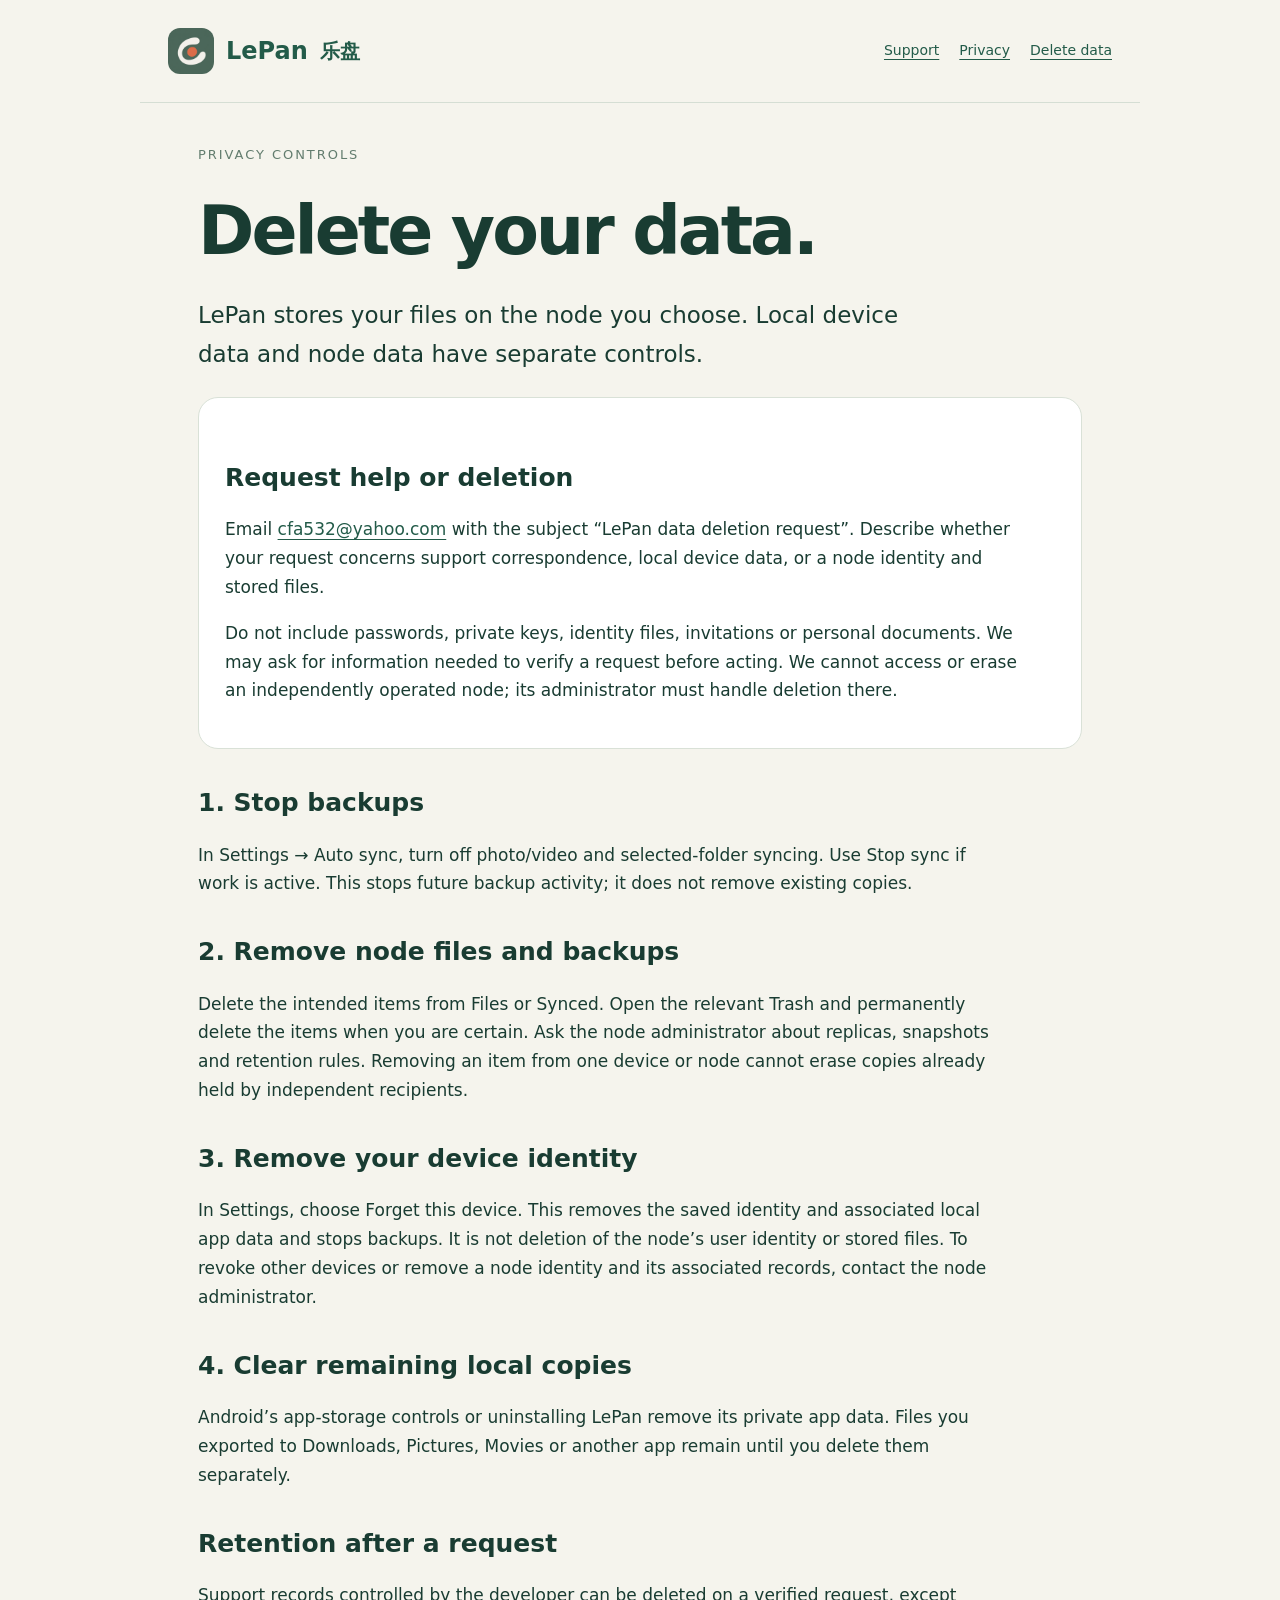
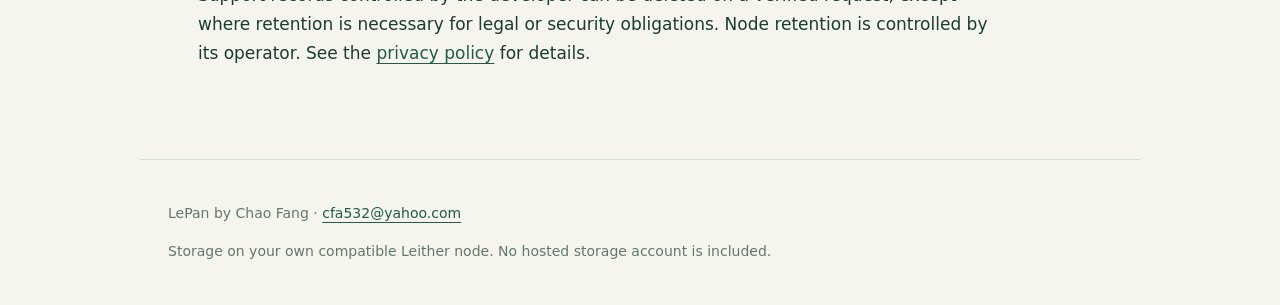
==== delete-data.html @ afc660d4 "Publish LePan support and privacy website" ====
<!doctype html>
<html lang="en"><head><meta charset="utf-8"><meta name="viewport" content="width=device-width,initial-scale=1"><meta name="description" content="LePan: files and photo backups on your own storage. Official support, privacy and data-deletion information."><title>Delete your data · LePan</title><link rel="icon" href="assets/icon.png"><link rel="stylesheet" href="style.css"></head><body><header><a class="brand" href="./"><img src="assets/icon.png" alt="">LePan <small>乐盘</small></a><nav aria-label="Main"><a href="support.html">Support</a><a href="privacy.html">Privacy</a><a href="delete-data.html">Delete data</a></nav></header><main><p class="eyebrow">Privacy controls</p><h1>Delete your data.</h1><p class="lead">LePan stores your files on the node you choose. Local device data and node data have separate controls.</p><section class="card"><h2>Request help or deletion</h2><p>Email <a href="mailto:cfa532@yahoo.com?subject=LePan%20data%20deletion%20request">cfa532@yahoo.com</a> with the subject “LePan data deletion request”. Describe whether your request concerns support correspondence, local device data, or a node identity and stored files.</p><p>Do not include passwords, private keys, identity files, invitations or personal documents. We may ask for information needed to verify a request before acting. We cannot access or erase an independently operated node; its administrator must handle deletion there.</p></section><h2>1. Stop backups</h2><p>In Settings → Auto sync, turn off photo/video and selected-folder syncing. Use Stop sync if work is active. This stops future backup activity; it does not remove existing copies.</p><h2>2. Remove node files and backups</h2><p>Delete the intended items from Files or Synced. Open the relevant Trash and permanently delete the items when you are certain. Ask the node administrator about replicas, snapshots and retention rules. Removing an item from one device or node cannot erase copies already held by independent recipients.</p><h2>3. Remove your device identity</h2><p>In Settings, choose Forget this device. This removes the saved identity and associated local app data and stops backups. It is not deletion of the node’s user identity or stored files. To revoke other devices or remove a node identity and its associated records, contact the node administrator.</p><h2>4. Clear remaining local copies</h2><p>Android’s app-storage controls or uninstalling LePan remove its private app data. Files you exported to Downloads, Pictures, Movies or another app remain until you delete them separately.</p><h2>Retention after a request</h2><p>Support records controlled by the developer can be deleted on a verified request, except where retention is necessary for legal or security obligations. Node retention is controlled by its operator. See the <a href="privacy.html">privacy policy</a> for details.</p></main><footer><p>LePan by Chao Fang · <a href="mailto:cfa532@yahoo.com">cfa532@yahoo.com</a></p><p>Storage on your own compatible Leither node. No hosted storage account is included.</p></footer></body></html>
---- style.css ----
*{box-sizing:border-box}body{margin:0;background:#f5f4ed;color:#193c32;font:17px/1.7 system-ui,-apple-system,BlinkMacSystemFont,"Segoe UI",sans-serif}a{color:#235b49;text-underline-offset:4px}header,main,footer{max-width:1000px;margin:auto;padding:28px}header{display:flex;align-items:center;justify-content:space-between;gap:24px;border-bottom:1px solid #d5ded4}.brand{display:flex;gap:12px;align-items:center;font-size:24px;font-weight:700;text-decoration:none}.brand img{width:46px;height:46px;border-radius:12px}nav{display:flex;flex-wrap:wrap;gap:20px;font-size:14px}h1{font-size:clamp(36px,6vw,68px);line-height:1.08;letter-spacing:-.045em;margin:28px 0}h2{font-size:25px;line-height:1.3;margin-top:38px}h3{font-size:19px}.eyebrow{font-size:13px;text-transform:uppercase;letter-spacing:.15em;color:#627c6e}.lead{font-size:23px;max-width:730px}.hero{padding:54px 0 30px}.card{background:#fff;border:1px solid #d9e1d7;border-radius:20px;padding:26px;margin:22px 0}.grid{display:grid;grid-template-columns:repeat(3,1fr);gap:20px}.grid .card{margin:0}.button{display:inline-block;background:#23523f;color:#fff;padding:12px 22px;border-radius:10px;text-decoration:none;font-weight:600}li{margin:9px 0}footer{font-size:14px;color:#63786c;border-top:1px solid #d5ded4;margin-top:46px}.note{border-left:4px solid #dd774a;padding:14px 22px;background:#eee9dc}main{max-width:940px}p{max-width:800px}.small{font-size:14px;color:#63786c}@media(max-width:650px){header{align-items:flex-start;flex-direction:column}main,header,footer{padding:22px}.grid{grid-template-columns:1fr}.hero{padding-top:25px}}
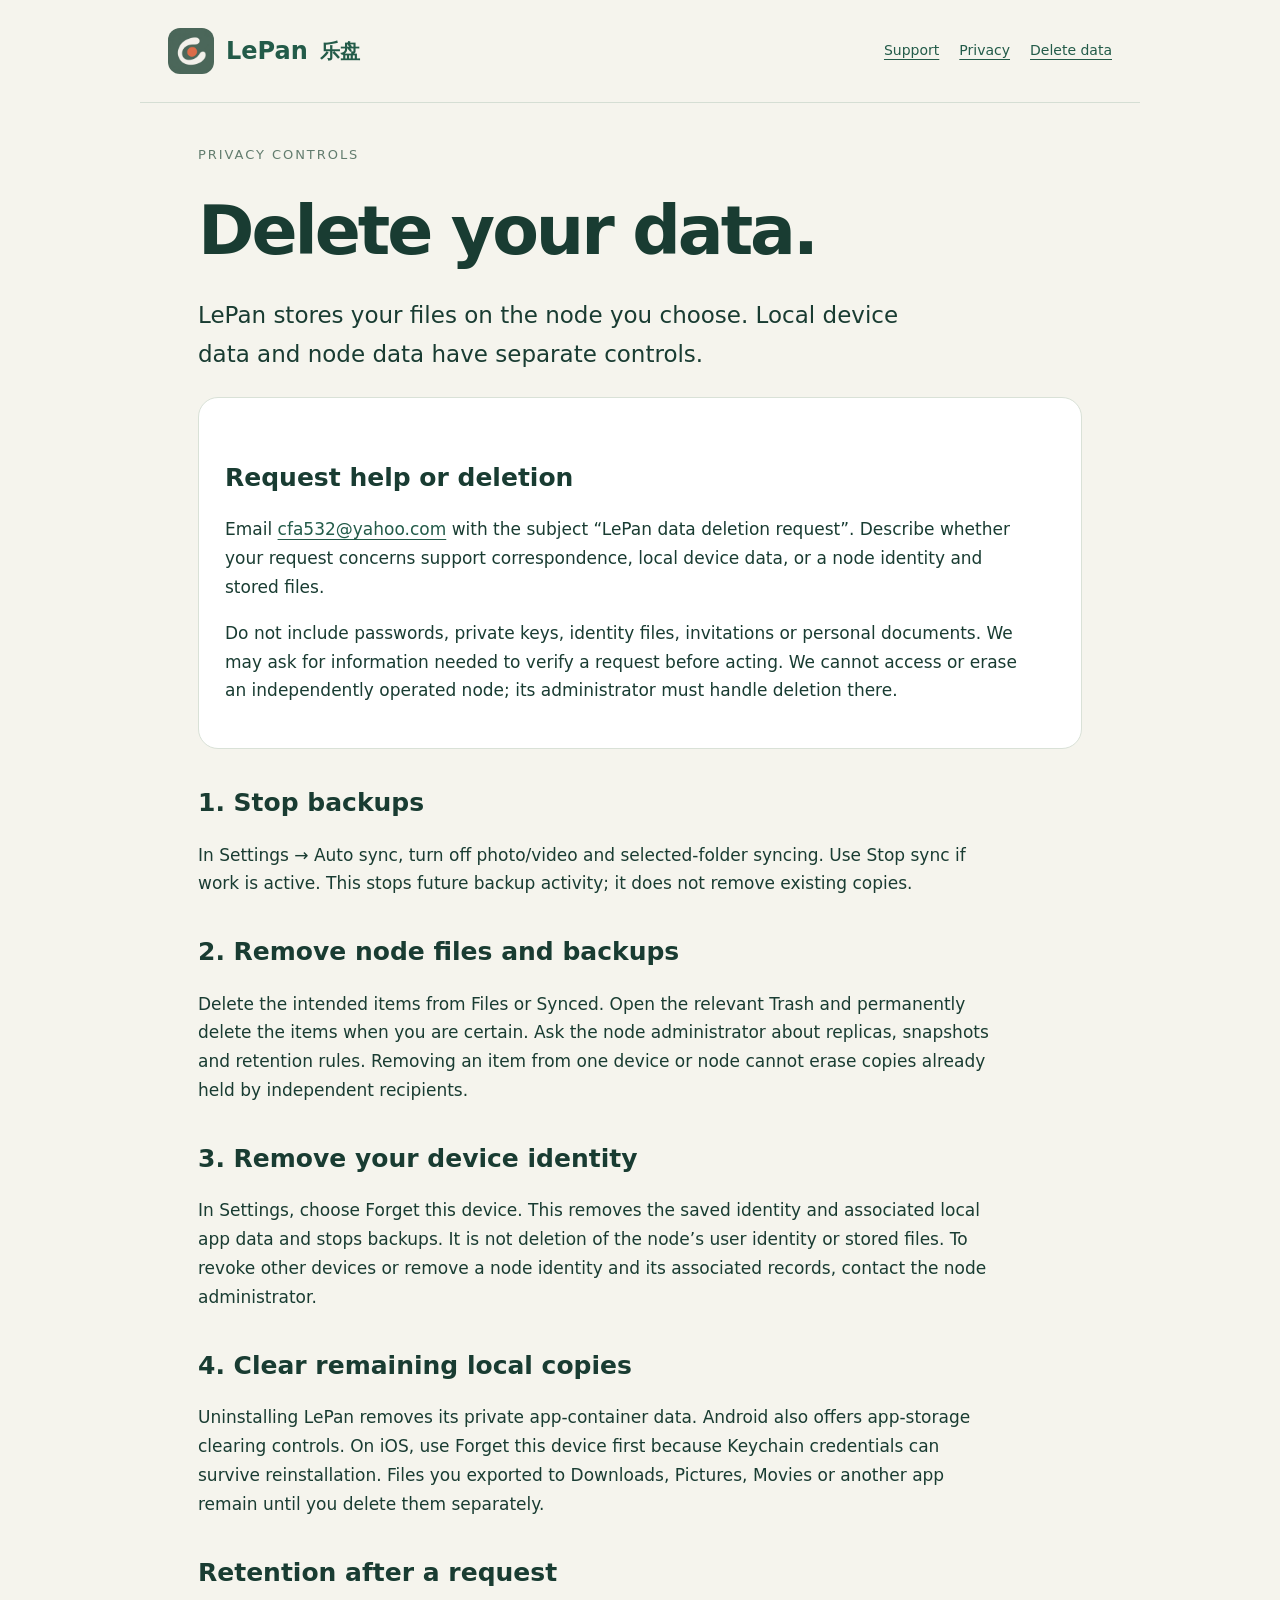
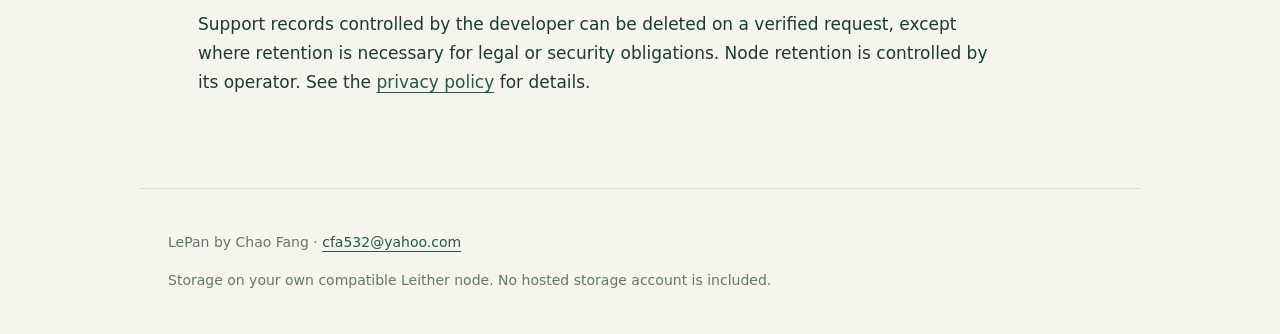
==== commit 5ea2849d: "Cover iOS privacy, support and data removal" ====
--- a/delete-data.html
+++ b/delete-data.html
@@ -1,2 +1,2 @@
 <!doctype html>
-<html lang="en"><head><meta charset="utf-8"><meta name="viewport" content="width=device-width,initial-scale=1"><meta name="description" content="LePan: files and photo backups on your own storage. Official support, privacy and data-deletion information."><title>Delete your data · LePan</title><link rel="icon" href="assets/icon.png"><link rel="stylesheet" href="style.css"></head><body><header><a class="brand" href="./"><img src="assets/icon.png" alt="">LePan <small>乐盘</small></a><nav aria-label="Main"><a href="support.html">Support</a><a href="privacy.html">Privacy</a><a href="delete-data.html">Delete data</a></nav></header><main><p class="eyebrow">Privacy controls</p><h1>Delete your data.</h1><p class="lead">LePan stores your files on the node you choose. Local device data and node data have separate controls.</p><section class="card"><h2>Request help or deletion</h2><p>Email <a href="mailto:cfa532@yahoo.com?subject=LePan%20data%20deletion%20request">cfa532@yahoo.com</a> with the subject “LePan data deletion request”. Describe whether your request concerns support correspondence, local device data, or a node identity and stored files.</p><p>Do not include passwords, private keys, identity files, invitations or personal documents. We may ask for information needed to verify a request before acting. We cannot access or erase an independently operated node; its administrator must handle deletion there.</p></section><h2>1. Stop backups</h2><p>In Settings → Auto sync, turn off photo/video and selected-folder syncing. Use Stop sync if work is active. This stops future backup activity; it does not remove existing copies.</p><h2>2. Remove node files and backups</h2><p>Delete the intended items from Files or Synced. Open the relevant Trash and permanently delete the items when you are certain. Ask the node administrator about replicas, snapshots and retention rules. Removing an item from one device or node cannot erase copies already held by independent recipients.</p><h2>3. Remove your device identity</h2><p>In Settings, choose Forget this device. This removes the saved identity and associated local app data and stops backups. It is not deletion of the node’s user identity or stored files. To revoke other devices or remove a node identity and its associated records, contact the node administrator.</p><h2>4. Clear remaining local copies</h2><p>Android’s app-storage controls or uninstalling LePan remove its private app data. Files you exported to Downloads, Pictures, Movies or another app remain until you delete them separately.</p><h2>Retention after a request</h2><p>Support records controlled by the developer can be deleted on a verified request, except where retention is necessary for legal or security obligations. Node retention is controlled by its operator. See the <a href="privacy.html">privacy policy</a> for details.</p></main><footer><p>LePan by Chao Fang · <a href="mailto:cfa532@yahoo.com">cfa532@yahoo.com</a></p><p>Storage on your own compatible Leither node. No hosted storage account is included.</p></footer></body></html>
+<html lang="en"><head><meta charset="utf-8"><meta name="viewport" content="width=device-width,initial-scale=1"><meta name="description" content="LePan: files and photo backups on your own storage. Official support, privacy and data-deletion information."><title>Delete your data · LePan</title><link rel="icon" href="assets/icon.png"><link rel="stylesheet" href="style.css"></head><body><header><a class="brand" href="./"><img src="assets/icon.png" alt="">LePan <small>乐盘</small></a><nav aria-label="Main"><a href="support.html">Support</a><a href="privacy.html">Privacy</a><a href="delete-data.html">Delete data</a></nav></header><main><p class="eyebrow">Privacy controls</p><h1>Delete your data.</h1><p class="lead">LePan stores your files on the node you choose. Local device data and node data have separate controls.</p><section class="card"><h2>Request help or deletion</h2><p>Email <a href="mailto:cfa532@yahoo.com?subject=LePan%20data%20deletion%20request">cfa532@yahoo.com</a> with the subject “LePan data deletion request”. Describe whether your request concerns support correspondence, local device data, or a node identity and stored files.</p><p>Do not include passwords, private keys, identity files, invitations or personal documents. We may ask for information needed to verify a request before acting. We cannot access or erase an independently operated node; its administrator must handle deletion there.</p></section><h2>1. Stop backups</h2><p>In Settings → Auto sync, turn off photo/video and selected-folder syncing. Use Stop sync if work is active. This stops future backup activity; it does not remove existing copies.</p><h2>2. Remove node files and backups</h2><p>Delete the intended items from Files or Synced. Open the relevant Trash and permanently delete the items when you are certain. Ask the node administrator about replicas, snapshots and retention rules. Removing an item from one device or node cannot erase copies already held by independent recipients.</p><h2>3. Remove your device identity</h2><p>In Settings, choose Forget this device. This removes the saved identity and associated local app data and stops backups. It is not deletion of the node’s user identity or stored files. To revoke other devices or remove a node identity and its associated records, contact the node administrator.</p><h2>4. Clear remaining local copies</h2><p>Uninstalling LePan removes its private app-container data. Android also offers app-storage clearing controls. On iOS, use Forget this device first because Keychain credentials can survive reinstallation. Files you exported to Downloads, Pictures, Movies or another app remain until you delete them separately.</p><h2>Retention after a request</h2><p>Support records controlled by the developer can be deleted on a verified request, except where retention is necessary for legal or security obligations. Node retention is controlled by its operator. See the <a href="privacy.html">privacy policy</a> for details.</p></main><footer><p>LePan by Chao Fang · <a href="mailto:cfa532@yahoo.com">cfa532@yahoo.com</a></p><p>Storage on your own compatible Leither node. No hosted storage account is included.</p></footer></body></html>
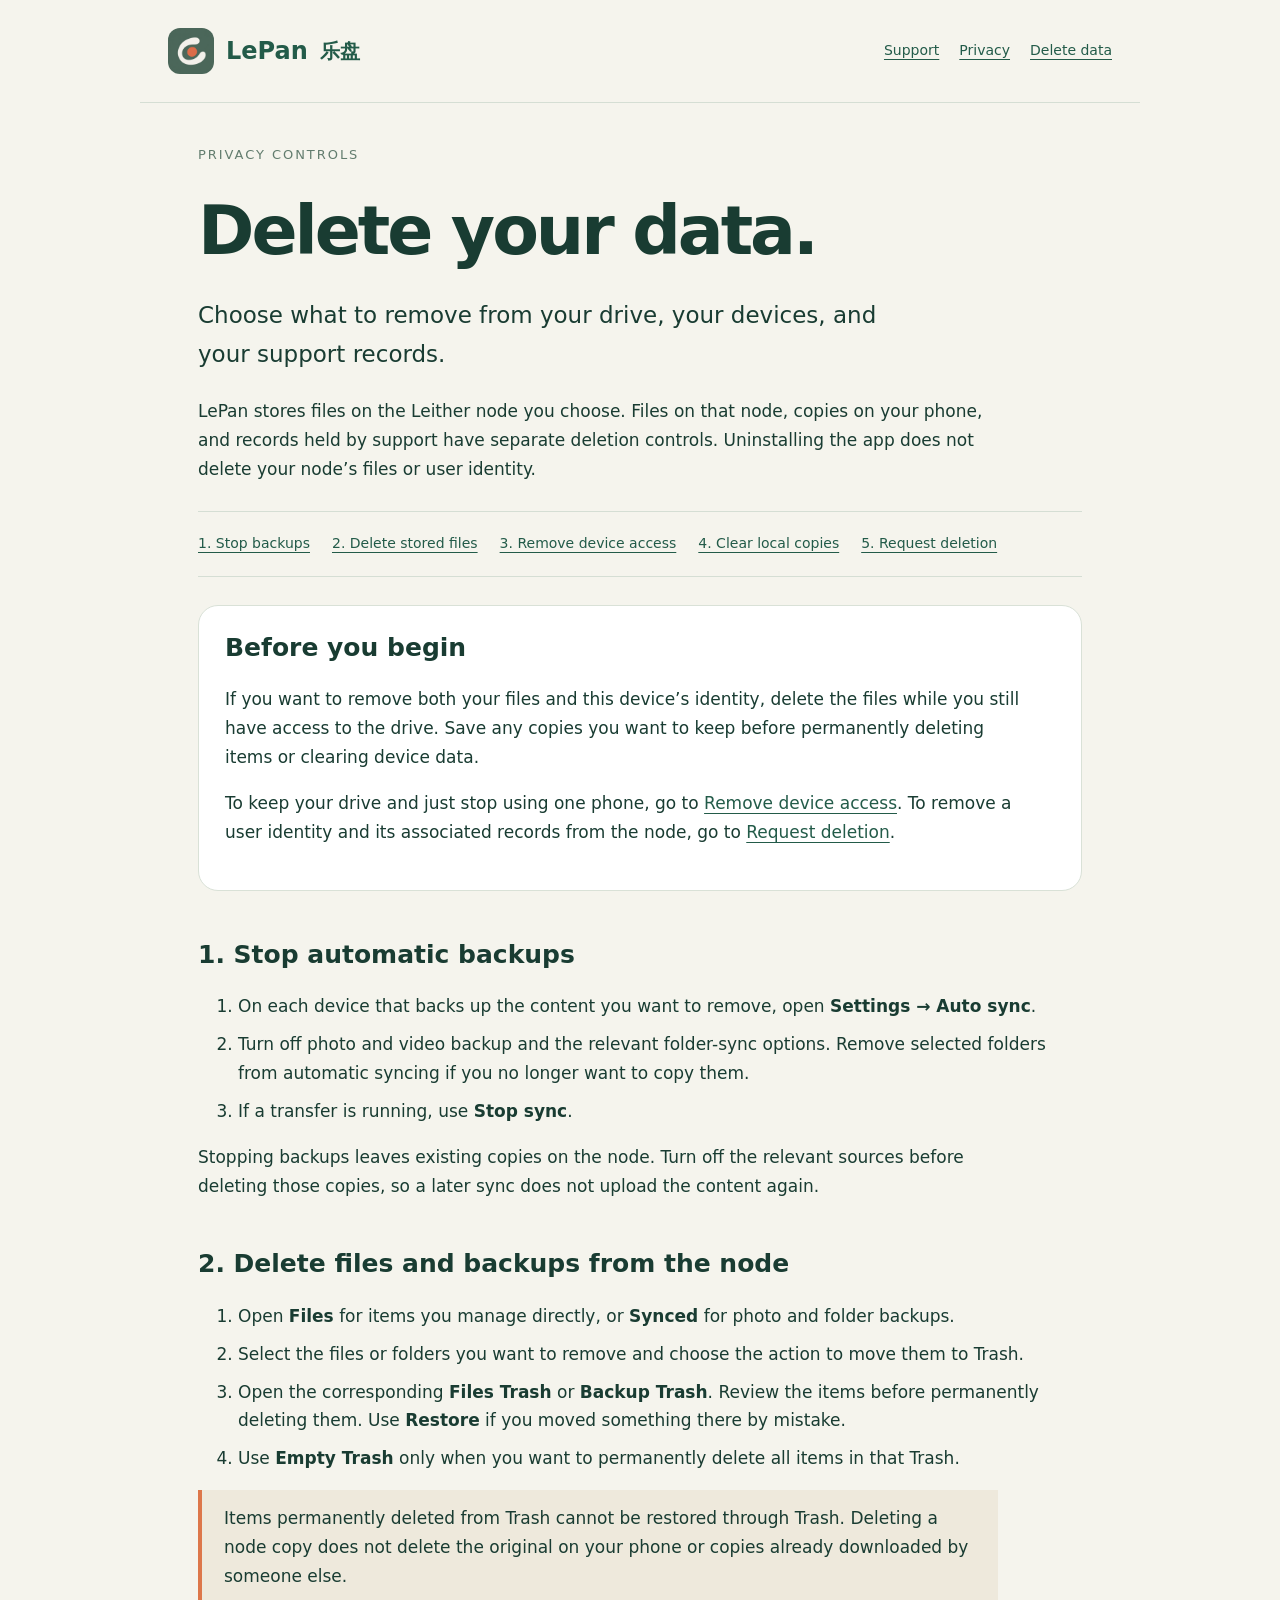
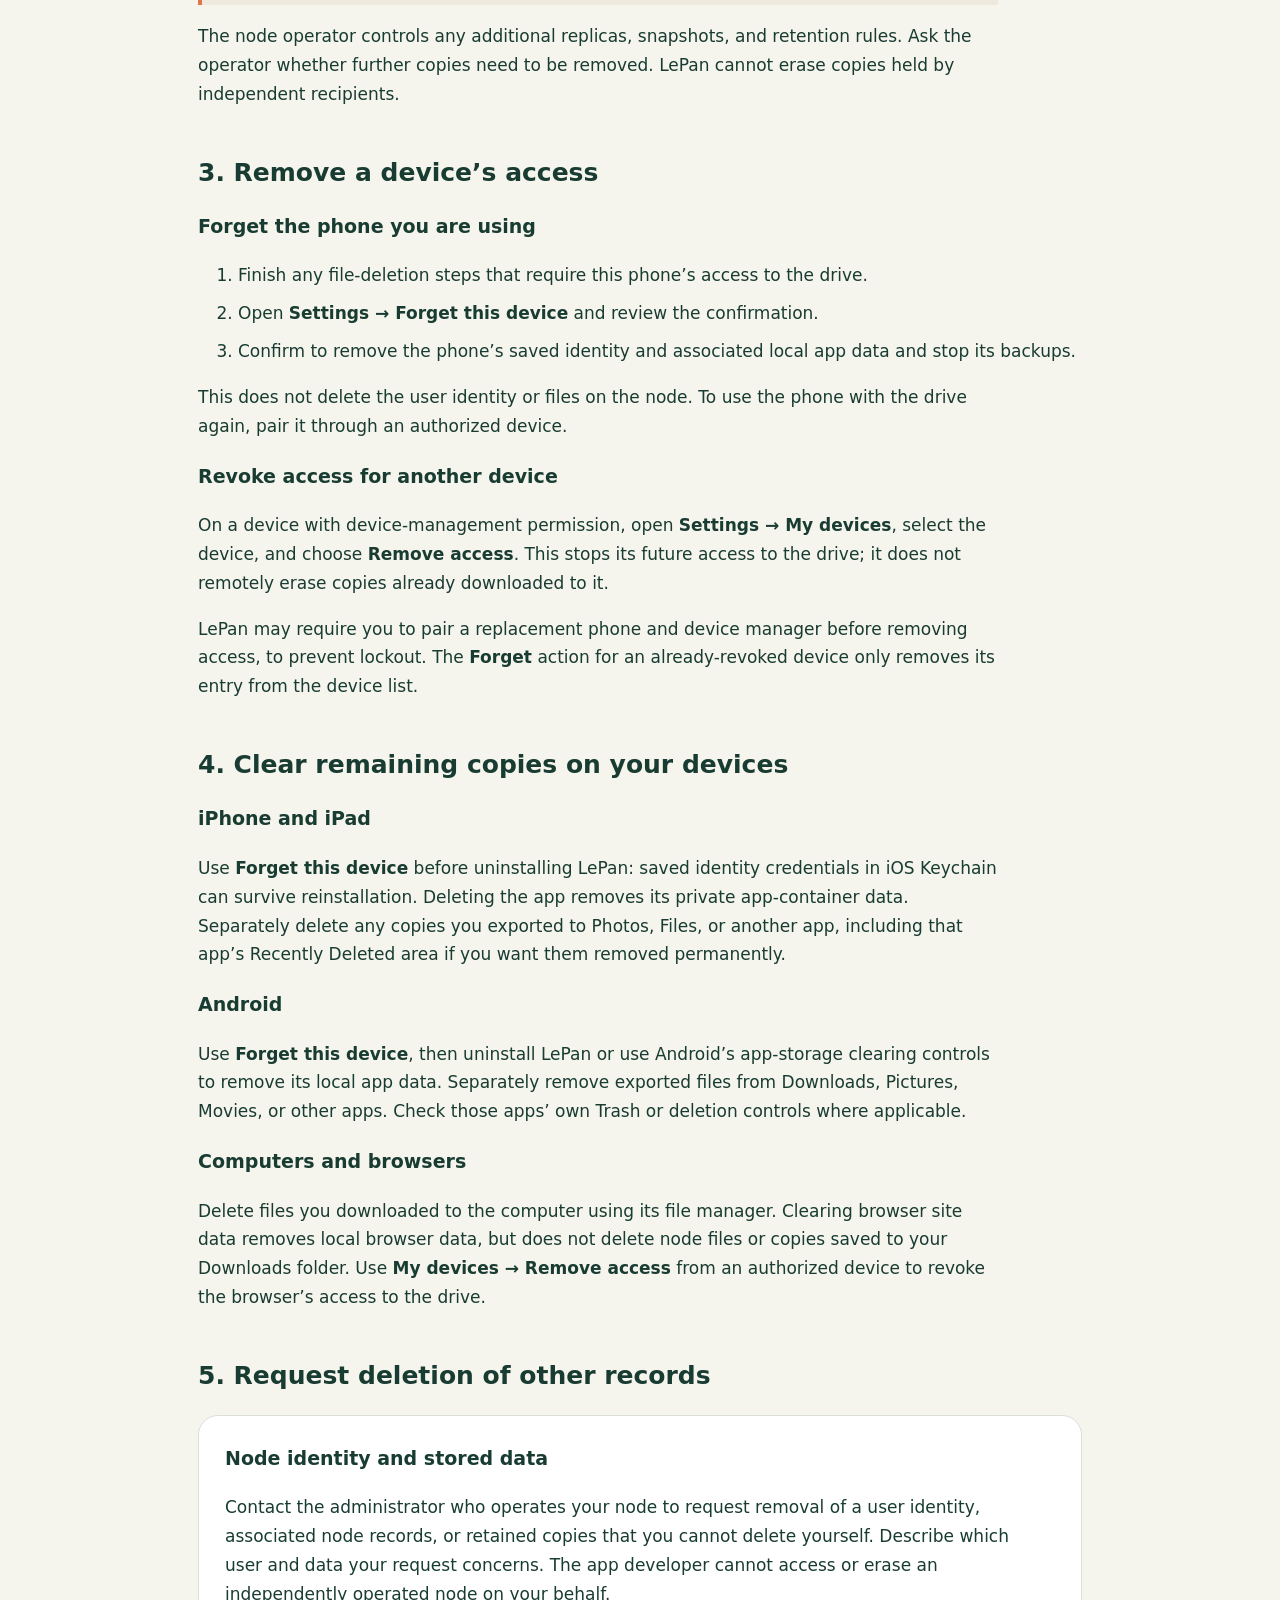
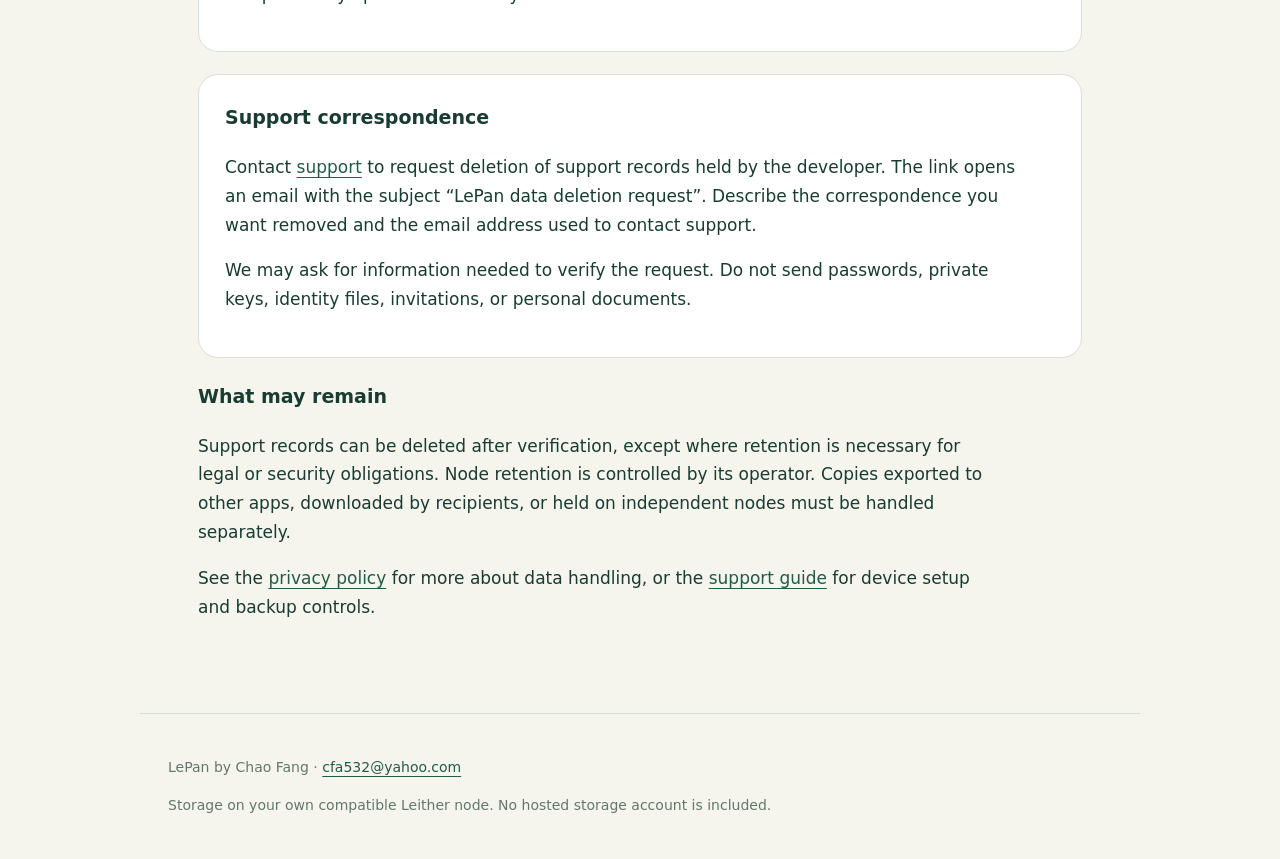
==== commit 5611dae4: "Publish updated privacy, support, and deletion pages" ====
--- a/delete-data.html
+++ b/delete-data.html
@@ -1,2 +1,94 @@
 <!doctype html>
-<html lang="en"><head><meta charset="utf-8"><meta name="viewport" content="width=device-width,initial-scale=1"><meta name="description" content="LePan: files and photo backups on your own storage. Official support, privacy and data-deletion information."><title>Delete your data · LePan</title><link rel="icon" href="assets/icon.png"><link rel="stylesheet" href="style.css"></head><body><header><a class="brand" href="./"><img src="assets/icon.png" alt="">LePan <small>乐盘</small></a><nav aria-label="Main"><a href="support.html">Support</a><a href="privacy.html">Privacy</a><a href="delete-data.html">Delete data</a></nav></header><main><p class="eyebrow">Privacy controls</p><h1>Delete your data.</h1><p class="lead">LePan stores your files on the node you choose. Local device data and node data have separate controls.</p><section class="card"><h2>Request help or deletion</h2><p>Email <a href="mailto:cfa532@yahoo.com?subject=LePan%20data%20deletion%20request">cfa532@yahoo.com</a> with the subject “LePan data deletion request”. Describe whether your request concerns support correspondence, local device data, or a node identity and stored files.</p><p>Do not include passwords, private keys, identity files, invitations or personal documents. We may ask for information needed to verify a request before acting. We cannot access or erase an independently operated node; its administrator must handle deletion there.</p></section><h2>1. Stop backups</h2><p>In Settings → Auto sync, turn off photo/video and selected-folder syncing. Use Stop sync if work is active. This stops future backup activity; it does not remove existing copies.</p><h2>2. Remove node files and backups</h2><p>Delete the intended items from Files or Synced. Open the relevant Trash and permanently delete the items when you are certain. Ask the node administrator about replicas, snapshots and retention rules. Removing an item from one device or node cannot erase copies already held by independent recipients.</p><h2>3. Remove your device identity</h2><p>In Settings, choose Forget this device. This removes the saved identity and associated local app data and stops backups. It is not deletion of the node’s user identity or stored files. To revoke other devices or remove a node identity and its associated records, contact the node administrator.</p><h2>4. Clear remaining local copies</h2><p>Uninstalling LePan removes its private app-container data. Android also offers app-storage clearing controls. On iOS, use Forget this device first because Keychain credentials can survive reinstallation. Files you exported to Downloads, Pictures, Movies or another app remain until you delete them separately.</p><h2>Retention after a request</h2><p>Support records controlled by the developer can be deleted on a verified request, except where retention is necessary for legal or security obligations. Node retention is controlled by its operator. See the <a href="privacy.html">privacy policy</a> for details.</p></main><footer><p>LePan by Chao Fang · <a href="mailto:cfa532@yahoo.com">cfa532@yahoo.com</a></p><p>Storage on your own compatible Leither node. No hosted storage account is included.</p></footer></body></html>
+<html lang="en">
+<head>
+  <meta charset="utf-8">
+  <meta name="viewport" content="width=device-width,initial-scale=1">
+  <meta name="description" content="Learn how to stop LePan backups, delete files from your node, remove device access, and request deletion of support records.">
+  <title>Delete your data · LePan</title>
+  <link rel="icon" href="assets/icon.png">
+  <link rel="stylesheet" href="style.css">
+</head>
+<body>
+<header>
+  <a class="brand" href="./"><img src="assets/icon.png" alt="">LePan <small>乐盘</small></a>
+  <nav aria-label="Main"><a href="support.html">Support</a><a href="privacy.html">Privacy</a><a href="delete-data.html" aria-current="page">Delete data</a></nav>
+</header>
+<main class="help-guide">
+  <p class="eyebrow">Privacy controls</p>
+  <h1>Delete your data.</h1>
+  <p class="lead">Choose what to remove from your drive, your devices, and your support records.</p>
+  <p>LePan stores files on the Leither node you choose. Files on that node, copies on your phone, and records held by support have separate deletion controls. Uninstalling the app does not delete your node’s files or user identity.</p>
+  <nav class="guide-contents" aria-label="On this page">
+    <a href="#backups">1. Stop backups</a><a href="#files">2. Delete stored files</a><a href="#devices">3. Remove device access</a><a href="#local">4. Clear local copies</a><a href="#requests">5. Request deletion</a>
+  </nav>
+  <div class="card">
+    <h2>Before you begin</h2>
+    <p>If you want to remove both your files and this device’s identity, delete the files while you still have access to the drive. Save any copies you want to keep before permanently deleting items or clearing device data.</p>
+    <p>To keep your drive and just stop using one phone, go to <a href="#devices">Remove device access</a>. To remove a user identity and its associated records from the node, go to <a href="#requests">Request deletion</a>.</p>
+  </div>
+
+  <section id="backups">
+    <h2>1. Stop automatic backups</h2>
+    <ol>
+      <li>On each device that backs up the content you want to remove, open <strong>Settings → Auto sync</strong>.</li>
+      <li>Turn off photo and video backup and the relevant folder-sync options. Remove selected folders from automatic syncing if you no longer want to copy them.</li>
+      <li>If a transfer is running, use <strong>Stop sync</strong>.</li>
+    </ol>
+    <p>Stopping backups leaves existing copies on the node. Turn off the relevant sources before deleting those copies, so a later sync does not upload the content again.</p>
+  </section>
+
+  <section id="files">
+    <h2>2. Delete files and backups from the node</h2>
+    <ol>
+      <li>Open <strong>Files</strong> for items you manage directly, or <strong>Synced</strong> for photo and folder backups.</li>
+      <li>Select the files or folders you want to remove and choose the action to move them to Trash.</li>
+      <li>Open the corresponding <strong>Files Trash</strong> or <strong>Backup Trash</strong>. Review the items before permanently deleting them. Use <strong>Restore</strong> if you moved something there by mistake.</li>
+      <li>Use <strong>Empty Trash</strong> only when you want to permanently delete all items in that Trash.</li>
+    </ol>
+    <p class="note">Items permanently deleted from Trash cannot be restored through Trash. Deleting a node copy does not delete the original on your phone or copies already downloaded by someone else.</p>
+    <p>The node operator controls any additional replicas, snapshots, and retention rules. Ask the operator whether further copies need to be removed. LePan cannot erase copies held by independent recipients.</p>
+  </section>
+
+  <section id="devices">
+    <h2>3. Remove a device’s access</h2>
+    <h3>Forget the phone you are using</h3>
+    <ol>
+      <li>Finish any file-deletion steps that require this phone’s access to the drive.</li>
+      <li>Open <strong>Settings → Forget this device</strong> and review the confirmation.</li>
+      <li>Confirm to remove the phone’s saved identity and associated local app data and stop its backups.</li>
+    </ol>
+    <p>This does not delete the user identity or files on the node. To use the phone with the drive again, pair it through an authorized device.</p>
+    <h3>Revoke access for another device</h3>
+    <p>On a device with device-management permission, open <strong>Settings → My devices</strong>, select the device, and choose <strong>Remove access</strong>. This stops its future access to the drive; it does not remotely erase copies already downloaded to it.</p>
+    <p>LePan may require you to pair a replacement phone and device manager before removing access, to prevent lockout. The <strong>Forget</strong> action for an already-revoked device only removes its entry from the device list.</p>
+  </section>
+
+  <section id="local">
+    <h2>4. Clear remaining copies on your devices</h2>
+    <h3>iPhone and iPad</h3>
+    <p>Use <strong>Forget this device</strong> before uninstalling LePan: saved identity credentials in iOS Keychain can survive reinstallation. Deleting the app removes its private app-container data. Separately delete any copies you exported to Photos, Files, or another app, including that app’s Recently Deleted area if you want them removed permanently.</p>
+    <h3>Android</h3>
+    <p>Use <strong>Forget this device</strong>, then uninstall LePan or use Android’s app-storage clearing controls to remove its local app data. Separately remove exported files from Downloads, Pictures, Movies, or other apps. Check those apps’ own Trash or deletion controls where applicable.</p>
+    <h3>Computers and browsers</h3>
+    <p>Delete files you downloaded to the computer using its file manager. Clearing browser site data removes local browser data, but does not delete node files or copies saved to your Downloads folder. Use <strong>My devices → Remove access</strong> from an authorized device to revoke the browser’s access to the drive.</p>
+  </section>
+
+  <section id="requests">
+    <h2>5. Request deletion of other records</h2>
+    <div class="card">
+      <h3>Node identity and stored data</h3>
+      <p>Contact the administrator who operates your node to request removal of a user identity, associated node records, or retained copies that you cannot delete yourself. Describe which user and data your request concerns. The app developer cannot access or erase an independently operated node on your behalf.</p>
+    </div>
+    <div class="card">
+      <h3>Support correspondence</h3>
+      <p>Contact <a href="mailto:cfa532@yahoo.com?subject=LePan%20data%20deletion%20request">support</a> to request deletion of support records held by the developer. The link opens an email with the subject “LePan data deletion request”. Describe the correspondence you want removed and the email address used to contact support.</p>
+      <p>We may ask for information needed to verify the request. Do not send passwords, private keys, identity files, invitations, or personal documents.</p>
+    </div>
+    <h3>What may remain</h3>
+    <p>Support records can be deleted after verification, except where retention is necessary for legal or security obligations. Node retention is controlled by its operator. Copies exported to other apps, downloaded by recipients, or held on independent nodes must be handled separately.</p>
+    <p>See the <a href="privacy.html">privacy policy</a> for more about data handling, or the <a href="support.html">support guide</a> for device setup and backup controls.</p>
+  </section>
+</main>
+<footer><p>LePan by Chao Fang · <a href="mailto:cfa532@yahoo.com">cfa532@yahoo.com</a></p><p>Storage on your own compatible Leither node. No hosted storage account is included.</p></footer>
+</body>
+</html>
--- a/style.css
+++ b/style.css
@@ -1 +1,11 @@
-*{box-sizing:border-box}body{margin:0;background:#f5f4ed;color:#193c32;font:17px/1.7 system-ui,-apple-system,BlinkMacSystemFont,"Segoe UI",sans-serif}a{color:#235b49;text-underline-offset:4px}header,main,footer{max-width:1000px;margin:auto;padding:28px}header{display:flex;align-items:center;justify-content:space-between;gap:24px;border-bottom:1px solid #d5ded4}.brand{display:flex;gap:12px;align-items:center;font-size:24px;font-weight:700;text-decoration:none}.brand img{width:46px;height:46px;border-radius:12px}nav{display:flex;flex-wrap:wrap;gap:20px;font-size:14px}h1{font-size:clamp(36px,6vw,68px);line-height:1.08;letter-spacing:-.045em;margin:28px 0}h2{font-size:25px;line-height:1.3;margin-top:38px}h3{font-size:19px}.eyebrow{font-size:13px;text-transform:uppercase;letter-spacing:.15em;color:#627c6e}.lead{font-size:23px;max-width:730px}.hero{padding:54px 0 30px}.card{background:#fff;border:1px solid #d9e1d7;border-radius:20px;padding:26px;margin:22px 0}.grid{display:grid;grid-template-columns:repeat(3,1fr);gap:20px}.grid .card{margin:0}.button{display:inline-block;background:#23523f;color:#fff;padding:12px 22px;border-radius:10px;text-decoration:none;font-weight:600}li{margin:9px 0}footer{font-size:14px;color:#63786c;border-top:1px solid #d5ded4;margin-top:46px}.note{border-left:4px solid #dd774a;padding:14px 22px;background:#eee9dc}main{max-width:940px}p{max-width:800px}.small{font-size:14px;color:#63786c}@media(max-width:650px){header{align-items:flex-start;flex-direction:column}main,header,footer{padding:22px}.grid{grid-template-columns:1fr}.hero{padding-top:25px}}+*{box-sizing:border-box}body{margin:0;background:#f5f4ed;color:#193c32;font:17px/1.7 system-ui,-apple-system,BlinkMacSystemFont,"Segoe UI",sans-serif}a{color:#235b49;text-underline-offset:4px}header,main,footer{max-width:1000px;margin:auto;padding:28px}header{display:flex;align-items:center;justify-content:space-between;gap:24px;border-bottom:1px solid #d5ded4}.brand{display:flex;gap:12px;align-items:center;font-size:24px;font-weight:700;text-decoration:none}.brand img{width:46px;height:46px;border-radius:12px}nav{display:flex;flex-wrap:wrap;gap:20px;font-size:14px}h1{font-size:clamp(36px,6vw,68px);line-height:1.08;letter-spacing:-.045em;margin:28px 0}h2{font-size:25px;line-height:1.3;margin-top:38px}h3{font-size:19px}.eyebrow{font-size:13px;text-transform:uppercase;letter-spacing:.15em;color:#627c6e}.lead{font-size:23px;max-width:730px}.hero{padding:54px 0 30px}.card{background:#fff;border:1px solid #d9e1d7;border-radius:20px;padding:26px;margin:22px 0}.grid{display:grid;grid-template-columns:repeat(3,1fr);gap:20px}.grid .card{margin:0}.button{display:inline-block;background:#23523f;color:#fff;padding:12px 22px;border-radius:10px;text-decoration:none;font-weight:600}li{margin:9px 0}footer{font-size:14px;color:#63786c;border-top:1px solid #d5ded4;margin-top:46px}.note{border-left:4px solid #dd774a;padding:14px 22px;background:#eee9dc}main{max-width:940px}p{max-width:800px}.small{font-size:14px;color:#63786c}@media(max-width:650px){header{align-items:flex-start;flex-direction:column}main,header,footer{padding:22px}.grid{grid-template-columns:1fr}.hero{padding-top:25px}}
+/* Help guides: scoped so the other public pages retain their layout. */
+.help-guide .guide-contents{gap:10px 22px;padding:20px 0;border-top:1px solid #d5ded4;border-bottom:1px solid #d5ded4;margin:28px 0}
+.help-guide section{scroll-margin-top:24px;margin-top:48px}
+.help-guide .card h2,.help-guide .card h3{margin-top:0}
+.help-guide details{margin:14px 0;padding:18px 22px;background:#fff;border:1px solid #d9e1d7;border-radius:14px}
+.help-guide summary{cursor:pointer;font-weight:600}
+.help-guide details[open] summary{margin-bottom:12px}
+.help-guide pre{max-width:100%;overflow-x:auto;padding:16px;border-radius:10px;background:#eef1ea;font-size:14px;line-height:1.6}
+.help-guide a:focus-visible,.help-guide summary:focus-visible{outline:3px solid #dd774a;outline-offset:4px}
+@media(max-width:650px){.help-guide .card{padding:20px}.help-guide details{padding:16px}.help-guide section{margin-top:36px}}
